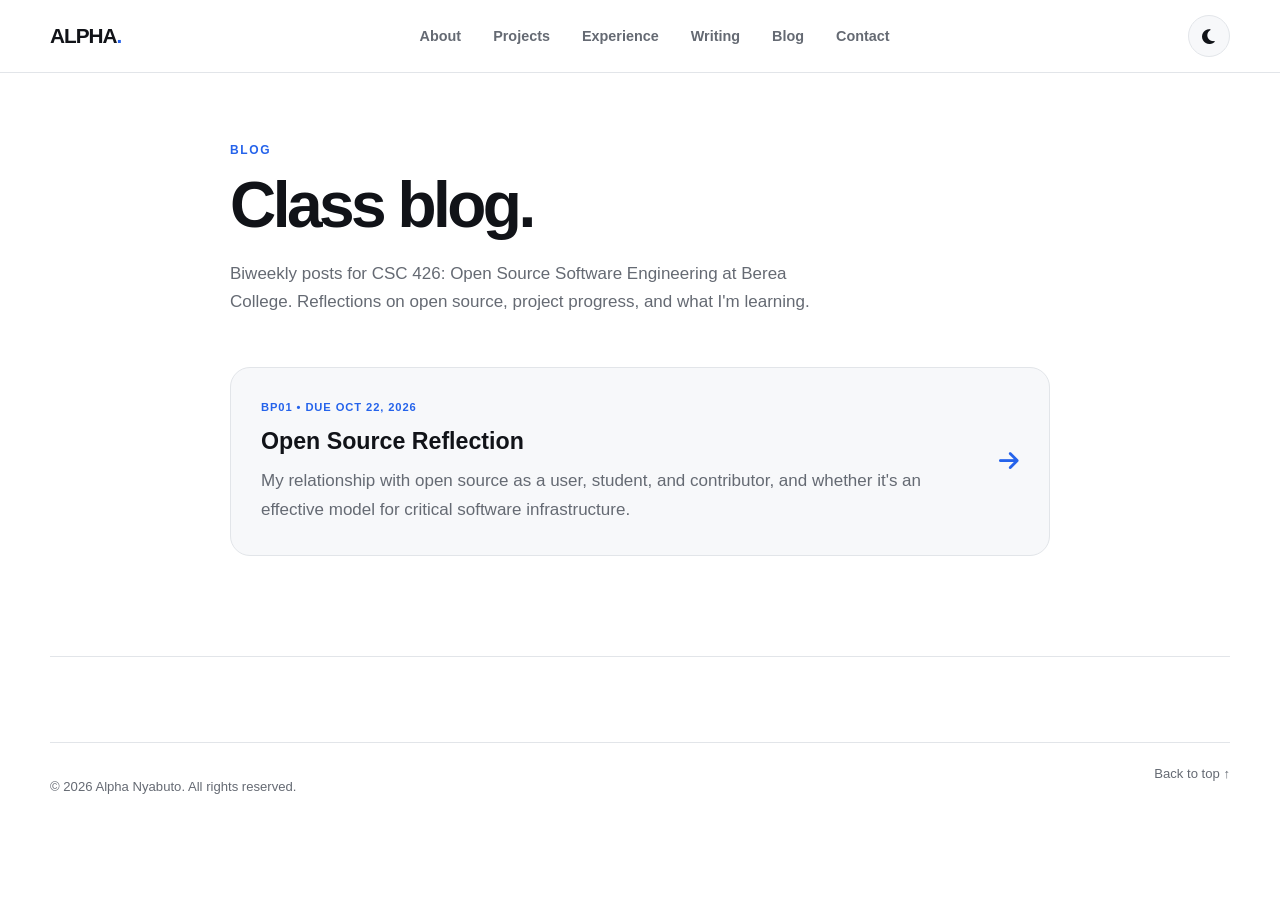
==== blog/index.html @ 5e95324a "Add blog section for class posts" ====
<!DOCTYPE html>
<html lang="en">
<head>
  <meta charset="UTF-8">
  <meta name="viewport" content="width=device-width, initial-scale=1.0">
  <meta name="description" content="Class blog by Alpha Nyabuto for CSC 426: Open Source Software Engineering.">
  <title>Blog | Alpha Nyabuto</title>
  <link rel="stylesheet" href="../style.css">
  <link rel="stylesheet" href="https://cdnjs.cloudflare.com/ajax/libs/font-awesome/6.5.2/css/all.min.css">
</head>
<body>

  <nav class="navbar">
    <div class="nav-container">
      <a href="../index.html#home" class="logo">ALPHA<span>.</span></a>
      <div class="nav-links">
        <a href="../index.html#about">About</a>
        <a href="../index.html#projects">Projects</a>
        <a href="../index.html#experience">Experience</a>
        <a href="../index.html#writing">Writing</a>
        <a href="index.html" class="current">Blog</a>
        <a href="../index.html#contact">Contact</a>
      </div>
      <button id="theme-toggle" aria-label="Toggle dark mode"><i class="fa-solid fa-moon"></i></button>
    </div>
  </nav>

  <main class="blog-page" id="top">

    <header class="blog-header">
      <p class="section-label">BLOG</p>
      <h1 class="section-title">Class blog.</h1>
      <p class="blog-intro">
        Biweekly posts for CSC 426: Open Source Software Engineering at
        Berea College. Reflections on open source, project progress, and
        what I'm learning.
      </p>
    </header>

    <!-- New posts go at the TOP of this list. Copy a <a class="blog-card"> block. -->
    <div class="blog-list">

      <a href="bp01-open-source-reflection.html" class="blog-card">
        <div>
          <p class="blog-meta">BP01 &bull; DUE OCT 22, 2026</p>
          <h2>Open Source Reflection</h2>
          <span>
            My relationship with open source as a user, student, and
            contributor, and whether it's an effective model for critical
            software infrastructure.
          </span>
        </div>
        <i class="fa-solid fa-arrow-right"></i>
      </a>

    </div>

  </main>

  <footer>
    <div class="footer-bottom">
      <p>&copy; 2026 Alpha Nyabuto. All rights reserved.</p>
      <a href="#top">Back to top &uarr;</a>
    </div>
  </footer>

  <script src="../script.js"></script>
</body>
</html>
---- style.css ----
/* =========================================================
   ALPHA NYABUTO — PORTFOLIO
========================================================= */

:root {
  --bg: #ffffff;
  --surface: #f7f8fa;
  --surface-2: #eef1f5;

  --text: #111318;
  --muted: #656a73;
  --border: #e2e5e9;

  --accent: #2563eb;
  --accent-hover: #1d4ed8;

  --nav-bg: rgba(255, 255, 255, 0.9);

  --shadow: 0 20px 60px rgba(0, 0, 0, 0.08);

  --radius: 20px;
}


/* =========================================================
   DARK MODE
========================================================= */

body.dark {
  --bg: #0b0d10;
  --surface: #13161b;
  --surface-2: #1a1e24;

  --text: #f5f6f7;
  --muted: #a6abb4;
  --border: #292d34;

  --accent: #60a5fa;
  --accent-hover: #93c5fd;

  --nav-bg: rgba(11, 13, 16, 0.9);

  --shadow: 0 20px 60px rgba(0, 0, 0, 0.35);
}


/* =========================================================
   RESET
========================================================= */

* {
  box-sizing: border-box;
}

html {
  scroll-behavior: smooth;
}

body {
  margin: 0;
  padding: 0;

  width: 100%;
  min-height: 100vh;

  background: var(--bg);
  color: var(--text);

  font-family:
    -apple-system,
    BlinkMacSystemFont,
    "Segoe UI",
    Helvetica,
    Arial,
    sans-serif;

  font-size: 17px;
  line-height: 1.7;

  overflow-x: hidden;

  transition:
    background 0.3s ease,
    color 0.3s ease;
}

a {
  color: inherit;
  text-decoration: none;
}

img {
  display: block;
  max-width: 100%;
}

button {
  font: inherit;
}


/* =========================================================
   NAVIGATION
========================================================= */

.navbar {
  position: fixed;

  top: 0;
  left: 0;
  right: 0;

  width: 100%;

  z-index: 9999;

  background: var(--nav-bg);

  border-bottom: 1px solid var(--border);

  backdrop-filter: blur(18px);
  -webkit-backdrop-filter: blur(18px);
}

.nav-container {
  width: min(1180px, calc(100% - 48px));

  margin: 0 auto;

  min-height: 72px;

  display: flex;
  align-items: center;
  justify-content: space-between;

  gap: 30px;
}

.logo {
  font-size: 1.3rem;
  font-weight: 900;

  letter-spacing: -0.05em;
}

.logo span {
  color: var(--accent);
}

.nav-links {
  display: flex;
  align-items: center;

  gap: 32px;
}

.nav-links a {
  position: relative;

  color: var(--muted);

  font-size: 0.9rem;
  font-weight: 600;
}

.nav-links a::after {
  content: "";

  position: absolute;

  left: 0;
  bottom: -7px;

  width: 0;
  height: 2px;

  background: var(--accent);

  transition: width 0.25s ease;
}

.nav-links a:hover,
.nav-links a.current {
  color: var(--text);
}

.nav-links a:hover::after,
.nav-links a.current::after {
  width: 100%;
}


/* =========================================================
   THEME BUTTON
========================================================= */

#theme-toggle {
  width: 42px;
  height: 42px;

  flex-shrink: 0;

  border-radius: 50%;

  border: 1px solid var(--border);

  background: var(--surface);
  color: var(--text);

  cursor: pointer;

  display: flex;
  align-items: center;
  justify-content: center;

  transition:
    transform 0.2s ease,
    border-color 0.2s ease,
    background 0.2s ease;
}

#theme-toggle:hover {
  transform: rotate(12deg);

  border-color: var(--accent);
}


/* =========================================================
   HERO
========================================================= */

.hero {
  width: min(1180px, calc(100% - 48px));

  min-height: 100vh;

  margin: 0 auto;

  padding: 130px 0 80px;

  display: flex;
  align-items: center;
}

.hero-content {
  width: 100%;

  display: grid;

  grid-template-columns:
    minmax(0, 1.15fr)
    minmax(330px, 0.85fr);

  gap: 80px;

  align-items: center;
}

.hero-text {
  min-width: 0;
}


/* =========================================================
   SMALL LABELS
========================================================= */

.eyebrow,
.section-label,
.project-type,
.company {
  margin-top: 0;

  color: var(--accent);

  font-size: 0.75rem;
  font-weight: 800;

  letter-spacing: 0.14em;

  text-transform: uppercase;
}


/* =========================================================
   HERO TYPOGRAPHY
========================================================= */

.hero h1 {
  max-width: 720px;

  margin: 10px 0 24px;

  font-size: clamp(4rem, 7vw, 6.5rem);

  line-height: 0.92;

  letter-spacing: -0.07em;
}

.hero h1 span {
  display: block;

  color: var(--muted);

  font-weight: 500;
}

.hero h2 {
  margin: 0 0 20px;

  font-size: clamp(1.5rem, 3vw, 2.4rem);

  line-height: 1.2;

  letter-spacing: -0.04em;
}

.hero h2 span {
  color: var(--accent);
}

.hero-description {
  max-width: 640px;

  margin: 0 0 30px;

  color: var(--muted);

  font-size: 1.05rem;
}


/* =========================================================
   HERO BUTTONS
========================================================= */

.hero-buttons {
  display: flex;
  flex-wrap: wrap;

  gap: 12px;

  margin-bottom: 28px;
}

.btn {
  min-height: 50px;

  padding: 0 21px;

  border-radius: 10px;

  display: inline-flex;
  align-items: center;
  justify-content: center;

  gap: 9px;

  font-size: 0.9rem;
  font-weight: 700;

  transition:
    transform 0.2s ease,
    background 0.2s ease,
    border-color 0.2s ease;
}

.primary-btn {
  background: var(--accent);
  color: #ffffff;
}

.primary-btn:hover {
  background: var(--accent-hover);

  transform: translateY(-3px);
}

.secondary-btn {
  background: var(--surface);
  color: var(--text);

  border: 1px solid var(--border);
}

.secondary-btn:hover {
  border-color: var(--accent);

  transform: translateY(-3px);
}


/* =========================================================
   HERO SOCIALS
========================================================= */

.hero-socials {
  display: flex;
  align-items: center;

  gap: 18px;
}

.hero-socials a {
  color: var(--muted);

  font-size: 1.25rem;

  transition:
    color 0.2s ease,
    transform 0.2s ease;
}

.hero-socials a:hover {
  color: var(--accent);

  transform: translateY(-3px);
}


/* =========================================================
   HERO PROFILE PHOTO
========================================================= */

.hero-image {
  display: flex;
  justify-content: center;
  align-items: center;
}

.profile-card {
  position: relative;

  width: min(100%, 400px);

  aspect-ratio: 4 / 5;

  overflow: hidden;

  border-radius: 32px;

  border: 1px solid var(--border);

  background: var(--surface);

  box-shadow: 0 30px 70px rgba(0, 0, 0, 0.16);

  transform: rotate(2deg);

  transition:
    transform 0.4s ease,
    box-shadow 0.4s ease;
}

.profile-photo {
  position: absolute;

  inset: 0;

  width: 100%;
  height: 100%;

  object-fit: cover;
  object-position: center center;

  transition: transform 0.6s ease;
}

.profile-overlay {
  position: absolute;

  inset: 0;

  z-index: 1;

  background:
    linear-gradient(
      to bottom,
      rgba(0, 0, 0, 0) 35%,
      rgba(0, 0, 0, 0.08) 52%,
      rgba(0, 0, 0, 0.82) 100%
    );
}

.profile-card-content {
  position: absolute;

  left: 0;
  right: 0;
  bottom: 0;

  z-index: 2;

  padding: 30px;

  display: flex;
  flex-direction: column;

  align-items: flex-start;
  justify-content: flex-end;
}

.code-icon {
  width: 54px;
  height: 54px;

  margin-bottom: 14px;

  border-radius: 14px;

  background: var(--accent);

  color: #ffffff;

  display: flex;
  align-items: center;
  justify-content: center;

  font-size: 1.5rem;

  box-shadow:
    0 10px 30px rgba(37, 99, 235, 0.4);
}

.profile-card-content p {
  margin: 0;

  color: #ffffff;

  font-size: 0.9rem;
  font-weight: 700;
}

.profile-card:hover {
  transform:
    rotate(0deg)
    translateY(-8px);

  box-shadow:
    0 35px 90px rgba(0, 0, 0, 0.22);
}

.profile-card:hover .profile-photo {
  transform: scale(1.045);
}


/* =========================================================
   GENERAL SECTIONS
========================================================= */

.section {
  width: min(1180px, calc(100% - 48px));

  margin: 0 auto;

  padding: 110px 0;

  border-top: 1px solid var(--border);
}

.section-title {
  margin: 10px 0 45px;

  font-size: clamp(2.5rem, 5vw, 4rem);

  line-height: 1.05;

  letter-spacing: -0.055em;
}

.section-heading {
  margin-bottom: 45px;

  display: flex;

  justify-content: space-between;
  align-items: end;

  gap: 40px;
}

.section-heading .section-title {
  margin-bottom: 0;
}

.section-heading > p {
  max-width: 430px;

  margin-bottom: 0;

  color: var(--muted);
}


/* =========================================================
   ABOUT
========================================================= */

.about-grid {
  margin-top: 25px;

  display: grid;

  grid-template-columns: 1fr 1fr;

  gap: 80px;
}

.about-grid h2 {
  margin: 0;

  font-size: clamp(2.6rem, 5vw, 4.5rem);

  line-height: 1.03;

  letter-spacing: -0.06em;
}

.about-grid h2 span {
  display: block;

  color: var(--accent);
}

.about-content p {
  margin-top: 0;
  margin-bottom: 20px;

  color: var(--muted);

  font-size: 1.04rem;
}


/* =========================================================
   SKILLS
========================================================= */

.skills-section {
  text-align: center;
}

.skill-container {
  max-width: 950px;

  margin: 0 auto;

  display: flex;
  flex-wrap: wrap;

  justify-content: center;

  gap: 12px;
}

.skill-container span {
  padding: 10px 17px;

  background: var(--surface);

  border: 1px solid var(--border);

  border-radius: 999px;

  font-size: 0.9rem;
  font-weight: 650;

  transition:
    transform 0.2s ease,
    border-color 0.2s ease;
}

.skill-container span:hover {
  transform: translateY(-4px);

  border-color: var(--accent);
}

.skill-container i {
  margin-right: 5px;
}


/* =========================================================
   PROJECTS
========================================================= */

.project-grid {
  display: grid;

  grid-template-columns:
    repeat(2, minmax(0, 1fr));

  gap: 26px;
}

.project-card {
  overflow: hidden;

  background: var(--surface);

  border: 1px solid var(--border);

  border-radius: var(--radius);

  transition:
    transform 0.3s ease,
    box-shadow 0.3s ease,
    border-color 0.3s ease;
}

.project-card:hover {
  transform: translateY(-8px);

  border-color: var(--accent);

  box-shadow: var(--shadow);
}

.project-image {
  position: relative;

  height: 270px;

  overflow: hidden;

  background:
    linear-gradient(
      135deg,
      var(--surface-2),
      var(--surface)
    );

  display: flex;
  align-items: center;
  justify-content: center;
}

.project-image i {
  color: var(--accent);

  font-size: 5rem;

  transition: transform 0.3s ease;
}

.project-card:hover .project-image i {
  transform:
    scale(1.12)
    rotate(-4deg);
}

.project-number {
  position: absolute;

  top: 18px;
  left: 20px;

  color: var(--muted);

  font-size: 0.75rem;
  font-weight: 800;
}

.project-info {
  padding: 28px;
}

.project-info h3 {
  margin: 6px 0 12px;

  font-size: 1.5rem;

  line-height: 1.25;

  letter-spacing: -0.03em;
}

.project-info > p:not(.project-type) {
  color: var(--muted);
}

.project-tags {
  margin-top: 20px;

  display: flex;
  flex-wrap: wrap;

  gap: 8px;
}

.project-tags span {
  padding: 5px 10px;

  border-radius: 6px;

  background: var(--surface-2);

  color: var(--muted);

  font-size: 0.75rem;
  font-weight: 650;
}

.project-card:nth-child(3) {
  grid-column: 1 / -1;
}


/* =========================================================
   EXPERIENCE — CAREER ROADMAP
========================================================= */

.experience-section {
  position: relative;
}

.experience-heading {
  max-width: 700px;

  margin-bottom: 75px;
}

.experience-heading .section-title {
  margin-bottom: 20px;
}

.experience-intro {
  max-width: 620px;

  margin: 0;

  color: var(--muted);

  font-size: 1.05rem;
}


/* =========================================================
   ROADMAP CONTAINER
========================================================= */

.career-roadmap {
  position: relative;

  max-width: 1080px;

  margin: 0 auto;

  padding: 35px 0 20px;
}


/* =========================================================
   CENTER ROAD
========================================================= */

.road-line {
  position: absolute;

  top: 0;
  bottom: 135px;

  left: 50%;

  width: 6px;

  transform: translateX(-50%);

  border-radius: 999px;

  background:
    linear-gradient(
      to bottom,
      var(--accent) 0%,
      var(--accent) 80%,
      rgba(37, 99, 235, 0.18) 100%
    );

  box-shadow:
    0 0 25px rgba(37, 99, 235, 0.12);
}


/* road center dashes */

.road-line::after {
  content: "";

  position: absolute;

  top: 12px;
  bottom: 12px;

  left: 50%;

  width: 2px;

  transform: translateX(-50%);

  background:
    repeating-linear-gradient(
      to bottom,
      rgba(255, 255, 255, 0.8) 0,
      rgba(255, 255, 255, 0.8) 9px,
      transparent 9px,
      transparent 20px
    );
}


/* =========================================================
   ROADMAP STOPS
========================================================= */

.roadmap-stop {
  position: relative;

  width: 50%;

  margin-bottom: 90px;
}

.roadmap-left {
  margin-right: auto;

  padding-right: 72px;
}

.roadmap-right {
  margin-left: auto;

  padding-left: 72px;
}


/* =========================================================
   ROAD MARKERS
========================================================= */

.road-marker {
  position: absolute;

  top: 35px;

  z-index: 5;

  width: 58px;
  height: 58px;

  display: flex;
  align-items: center;
  justify-content: center;

  border-radius: 50%;

  background: var(--accent);

  color: #ffffff;

  border: 7px solid var(--bg);

  box-shadow:
    0 0 0 2px var(--accent),
    0 12px 30px rgba(37, 99, 235, 0.25);

  transition:
    transform 0.25s ease,
    box-shadow 0.25s ease;
}

.road-marker span {
  font-size: 0.72rem;

  font-weight: 900;

  letter-spacing: 0.03em;
}

.roadmap-left .road-marker {
  right: -29px;
}

.roadmap-right .road-marker {
  left: -29px;
}

.roadmap-stop:hover .road-marker {
  transform: scale(1.08);

  box-shadow:
    0 0 0 2px var(--accent),
    0 15px 40px rgba(37, 99, 235, 0.35);
}


/* =========================================================
   ROAD → CARD CONNECTORS
========================================================= */

.roadmap-stop::after {
  content: "";

  position: absolute;

  top: 63px;

  width: 46px;
  height: 2px;

  background: var(--accent);

  opacity: 0.45;
}

.roadmap-left::after {
  right: 26px;
}

.roadmap-right::after {
  left: 26px;
}


/* =========================================================
   EXPERIENCE CARDS
========================================================= */

.experience-card {
  position: relative;

  padding: 30px;

  overflow: hidden;

  background: var(--surface);

  border: 1px solid var(--border);

  border-radius: 22px;

  box-shadow:
    0 15px 45px rgba(0, 0, 0, 0.05);

  transition:
    transform 0.3s ease,
    border-color 0.3s ease,
    box-shadow 0.3s ease;
}


/* subtle blue accent */

.experience-card::before {
  content: "";

  position: absolute;

  top: 0;
  left: 0;

  width: 100%;
  height: 4px;

  background: var(--accent);

  transform: scaleX(0);

  transform-origin: left;

  transition: transform 0.35s ease;
}

.experience-card:hover {
  transform: translateY(-7px);

  border-color: var(--accent);

  box-shadow:
    0 25px 60px rgba(0, 0, 0, 0.1);
}

.experience-card:hover::before {
  transform: scaleX(1);
}


/* =========================================================
   EXPERIENCE CARD HEADER
========================================================= */

.experience-card-top {
  display: flex;

  justify-content: space-between;
  align-items: flex-start;

  gap: 20px;
}

.experience-card h3 {
  margin: 5px 0 8px;

  font-size: 1.45rem;

  line-height: 1.25;

  letter-spacing: -0.03em;
}

.experience-card .company {
  margin-bottom: 3px;
}


/* =========================================================
   EXPERIENCE ICON
========================================================= */

.experience-icon {
  width: 50px;
  height: 50px;

  flex-shrink: 0;

  display: flex;
  align-items: center;
  justify-content: center;

  border-radius: 14px;

  background:
    rgba(37, 99, 235, 0.1);

  color: var(--accent);

  font-size: 1.15rem;

  transition:
    transform 0.25s ease,
    background 0.25s ease,
    color 0.25s ease;
}

.experience-card:hover .experience-icon {
  transform: rotate(-5deg) scale(1.07);

  background: var(--accent);

  color: #ffffff;
}


/* =========================================================
   EXPERIENCE TEXT
========================================================= */

.position-subtitle {
  margin: 8px 0 16px;

  color: var(--text);

  font-size: 0.9rem;

  font-weight: 650;
}

.experience-description {
  margin: 0;

  color: var(--muted);

  font-size: 0.92rem;

  line-height: 1.7;
}


/* =========================================================
   EXPERIENCE TAGS
========================================================= */

.experience-tags {
  display: flex;
  flex-wrap: wrap;

  gap: 7px;

  margin-top: 22px;
}

.experience-tags span {
  padding: 6px 11px;

  background: var(--surface-2);

  border: 1px solid var(--border);

  border-radius: 999px;

  color: var(--muted);

  font-size: 0.68rem;
  font-weight: 700;

  transition:
    color 0.2s ease,
    border-color 0.2s ease,
    transform 0.2s ease;
}

.experience-tags span:hover {
  color: var(--accent);

  border-color: var(--accent);

  transform: translateY(-2px);
}


/* =========================================================
   ROADMAP END
========================================================= */

.roadmap-end {
  position: relative;

  z-index: 4;

  width: 280px;

  margin: 5px auto 0;

  padding: 12px 15px 0;

  text-align: center;

  background: var(--bg);
}

.end-marker {
  width: 54px;
  height: 54px;

  margin: 0 auto 15px;

  display: flex;
  align-items: center;
  justify-content: center;

  border-radius: 50%;

  background: var(--accent);

  color: #ffffff;

  box-shadow:
    0 10px 30px rgba(37, 99, 235, 0.3);

  animation: roadmapBounce 2s ease-in-out infinite;
}

.roadmap-end p {
  margin: 0;

  color: var(--accent);

  font-size: 0.67rem;
  font-weight: 900;

  letter-spacing: 0.13em;
}

.roadmap-end h3 {
  margin: 5px 0 0;

  font-size: 1.5rem;

  letter-spacing: -0.04em;
}

@keyframes roadmapBounce {
  0%,
  100% {
    transform: translateY(0);
  }

  50% {
    transform: translateY(6px);
  }
}


/* =========================================================
   ENTREPRENEURSHIP / BEC
========================================================= */

.beyond-section {
  width: 100%;

  padding: 110px 24px;

  background: #111318;

  color: #ffffff;

  overflow: hidden;
}

.beyond-content {
  width: min(1180px, 100%);

  margin: 0 auto;

  display: grid;

  grid-template-columns:
    minmax(0, 1.35fr)
    minmax(300px, 0.65fr);

  align-items: center;

  gap: 80px;
}

.beyond-text {
  min-width: 0;
}

.beyond-text .section-label {
  color: #3b82f6;
}

.beyond-text h2 {
  max-width: 760px;

  margin: 10px 0 25px;

  color: #ffffff;

  font-size: clamp(3rem, 6vw, 5.5rem);

  line-height: 0.98;

  letter-spacing: -0.065em;
}

.beyond-description {
  max-width: 720px;

  margin: 0;

  color: #b7bac1;

  font-size: 1.08rem;

  line-height: 1.75;
}

.beyond-features {
  margin-top: 45px;

  display: flex;
  flex-wrap: wrap;

  gap: 30px;
}

.beyond-features div {
  display: flex;
  align-items: center;

  gap: 10px;

  color: #ffffff;

  font-weight: 700;
}

.beyond-features i {
  color: #3b82f6;

  font-size: 1.1rem;
}


/* =========================================================
   BEC LOGO
========================================================= */

.bec-logo-container {
  position: relative;

  min-height: 400px;

  display: flex;
  flex-direction: column;

  align-items: center;
  justify-content: center;

  text-align: center;
}

.bec-logo-container::before {
  content: "";

  position: absolute;

  width: 330px;
  height: 330px;

  border-radius: 50%;

  background:
    rgba(37, 99, 235, 0.12);

  filter: blur(90px);

  pointer-events: none;
}

.bec-logo {
  position: relative;

  z-index: 1;

  width: 100%;
  max-width: 370px;

  height: auto;

  object-fit: contain;

  mix-blend-mode: screen;

  filter:
    brightness(1.08)
    drop-shadow(
      0 20px 40px rgba(0, 0, 0, 0.35)
    );

  transition:
    transform 0.35s ease,
    filter 0.35s ease;
}

.bec-logo-container:hover .bec-logo {
  transform:
    scale(1.04)
    rotate(1deg);
}

.bec-logo-container p {
  position: relative;

  z-index: 1;

  margin: 15px 0 0;

  color: #8f949d;

  font-size: 0.75rem;
  font-weight: 700;

  letter-spacing: 0.1em;

  text-transform: uppercase;
}


/* =========================================================
   WRITING
========================================================= */

.writing-card {
  padding: 30px;

  background: var(--surface);

  border: 1px solid var(--border);

  border-radius: var(--radius);

  display: flex;

  justify-content: space-between;
  align-items: center;

  gap: 30px;

  transition:
    transform 0.2s ease,
    border-color 0.2s ease,
    box-shadow 0.2s ease;
}

.writing-card:hover {
  transform: translateY(-5px);

  border-color: var(--accent);

  box-shadow: var(--shadow);
}

.writing-card p {
  margin: 0;

  color: var(--accent);

  font-size: 0.7rem;
  font-weight: 800;

  letter-spacing: 0.08em;
}

.writing-card h3 {
  margin: 5px 0;

  font-size: 1.45rem;
}

.writing-card span {
  color: var(--muted);
}

.writing-card > i {
  flex-shrink: 0;

  color: var(--accent);

  font-size: 1.4rem;
}


/* =========================================================
   CONTACT / SOCIAL MEDIA
========================================================= */

.contact-section {
  width: min(1180px, calc(100% - 48px));

  margin: 0 auto;

  padding: 120px 0;

  border-top: 1px solid var(--border);
}

.contact-section > .section-label {
  text-align: center;
}

.contact-section > h2 {
  margin: 10px auto 20px;

  text-align: center;

  font-size: clamp(3rem, 7vw, 6rem);

  line-height: 0.95;

  letter-spacing: -0.065em;
}

.contact-intro {
  max-width: 650px;

  margin: 0 auto 55px;

  color: var(--muted);

  text-align: center;

  font-size: 1.05rem;
}


/* =========================================================
   SOCIAL GRID
========================================================= */

.social-grid {
  display: grid;

  grid-template-columns:
    repeat(2, minmax(0, 1fr));

  gap: 16px;

  max-width: 950px;

  margin: 0 auto;
}

.social-card {
  position: relative;

  min-height: 105px;

  padding: 22px;

  overflow: hidden;

  display: flex;
  align-items: center;

  gap: 18px;

  background: var(--surface);

  border: 1px solid var(--border);

  border-radius: 18px;

  transition:
    transform 0.25s ease,
    border-color 0.25s ease,
    box-shadow 0.25s ease;
}

.social-card:hover {
  transform: translateY(-5px);

  border-color: var(--accent);

  box-shadow: var(--shadow);
}


/* =========================================================
   SOCIAL ICONS
========================================================= */

.social-icon {
  width: 54px;
  height: 54px;

  flex-shrink: 0;

  display: flex;
  align-items: center;
  justify-content: center;

  border-radius: 14px;

  background: var(--surface-2);

  color: var(--text);

  font-size: 1.45rem;

  transition:
    transform 0.25s ease,
    background 0.25s ease,
    color 0.25s ease;
}

.social-card:hover .social-icon {
  transform: scale(1.08);
}

.youtube-icon {
  color: #ff0000;
}

.instagram-icon {
  color: #e1306c;
}

.tiktok-icon {
  color: var(--text);
}

.email-icon {
  color: var(--accent);
}


/* =========================================================
   SOCIAL INFORMATION
========================================================= */

.social-info {
  min-width: 0;

  display: flex;
  flex-direction: column;

  flex: 1;
}

.social-name {
  color: var(--text);

  font-size: 1.05rem;
  font-weight: 750;
}

.social-handle {
  margin-top: 2px;

  overflow: hidden;

  color: var(--muted);

  font-size: 0.85rem;

  text-overflow: ellipsis;

  white-space: nowrap;
}

.social-arrow {
  flex-shrink: 0;

  color: var(--muted);

  font-size: 0.85rem;

  transition:
    color 0.25s ease,
    transform 0.25s ease;
}

.social-card:hover .social-arrow {
  color: var(--accent);

  transform: translate(3px, -3px);
}


/* =========================================================
   CONTACT CTA
========================================================= */

.contact-cta {
  margin-top: 55px;

  text-align: center;
}

.contact-cta p {
  margin-bottom: 18px;

  color: var(--muted);
}


/* =========================================================
   FOOTER
========================================================= */

footer {
  width: min(1180px, calc(100% - 48px));

  margin: 0 auto;

  padding: 50px 0 30px;

  border-top: 1px solid var(--border);
}

.footer-content {
  display: flex;

  justify-content: space-between;
  align-items: center;

  gap: 30px;
}

.footer-content p {
  margin: 5px 0;

  color: var(--muted);
}

.footer-links {
  display: flex;
  flex-wrap: wrap;

  gap: 24px;
}

.footer-links a {
  color: var(--muted);

  transition: color 0.2s ease;
}

.footer-links a:hover {
  color: var(--accent);
}

.footer-bottom {
  margin-top: 35px;

  padding-top: 20px;

  border-top: 1px solid var(--border);

  display: flex;

  justify-content: space-between;

  gap: 20px;

  color: var(--muted);

  font-size: 0.82rem;
}


/* =========================================================
   SCROLL REVEAL
========================================================= */

.reveal {
  opacity: 1;

  transform: translateY(0);
}

.js-enabled .reveal {
  opacity: 0;

  transform: translateY(35px);

  transition:
    opacity 0.7s ease,
    transform 0.7s ease;
}

.js-enabled .reveal.active {
  opacity: 1;

  transform: translateY(0);
}


/* =========================================================
   TABLET
========================================================= */

@media (max-width: 900px) {

  .nav-links {
    display: none;
  }


  /* HERO */

  .hero {
    min-height: auto;

    padding-top: 130px;
    padding-bottom: 90px;
  }

  .hero-content {
    grid-template-columns: 1fr;

    gap: 65px;
  }

  .hero h1 {
    max-width: 600px;

    font-size:
      clamp(3.5rem, 12vw, 5.5rem);
  }

  .hero-image {
    justify-content: flex-start;
  }

  .profile-card {
    max-width: 370px;
  }


  /* ABOUT */

  .about-grid {
    grid-template-columns: 1fr;

    gap: 35px;
  }


  /* PROJECTS */

  .project-grid {
    grid-template-columns: 1fr;
  }

  .project-card:nth-child(3) {
    grid-column: auto;
  }

  .section-heading {
    display: block;
  }

  .section-heading > p {
    margin-top: 15px;
  }


  /* BEC */

  .beyond-content {
    grid-template-columns: 1fr;

    gap: 45px;
  }

  .bec-logo-container {
    min-height: auto;

    align-items: flex-start;

    text-align: left;
  }

  .bec-logo {
    max-width: 300px;
  }


  /* FOOTER */

  .footer-content {
    align-items: flex-start;

    flex-direction: column;
  }

}


/* =========================================================
   ROADMAP TABLET / MOBILE
========================================================= */

@media (max-width: 800px) {

  .experience-heading {
    margin-bottom: 50px;
  }

  .career-roadmap {
    padding-left: 35px;
  }


  /* move road to left */

  .road-line {
    left: 8px;

    transform: none;
  }


  /* every card sits to right of road */

  .roadmap-stop,
  .roadmap-left,
  .roadmap-right {
    width: 100%;

    margin-left: 0;
    margin-right: 0;

    padding-left: 48px;
    padding-right: 0;

    margin-bottom: 50px;
  }


  /* markers */

  .roadmap-left .road-marker,
  .roadmap-right .road-marker {
    left: -20px;
    right: auto;
  }


  /* connectors */

  .roadmap-left::after,
  .roadmap-right::after {
    left: 8px;
    right: auto;

    width: 40px;
  }

  .experience-card {
    padding: 25px;
  }


  /* roadmap ending */

  .roadmap-end {
    width: auto;

    margin-left: 0;

    padding-left: 48px;

    text-align: left;
  }

  .end-marker {
    margin-left: -19px;
  }

}


/* =========================================================
   MOBILE
========================================================= */

@media (max-width: 700px) {

  .contact-section {
    width: min(100% - 36px, 1180px);

    padding: 90px 0;
  }

  .social-grid {
    grid-template-columns: 1fr;
  }

  .social-card {
    min-height: 90px;

    padding: 18px;
  }

  .social-icon {
    width: 48px;
    height: 48px;

    font-size: 1.25rem;
  }

  .contact-cta .btn {
    width: 100%;
  }

}


@media (max-width: 600px) {

  body {
    font-size: 16px;
  }


  /* NAV */

  .nav-container {
    width: min(100% - 32px, 1180px);

    min-height: 64px;
  }


  /* MAIN WIDTH */

  .hero,
  .section,
  .contact-section,
  footer {
    width: min(100% - 36px, 1180px);
  }


  /* HERO */

  .hero {
    padding-top: 110px;
    padding-bottom: 75px;
  }

  .hero h1 {
    font-size:
      clamp(3rem, 16vw, 4rem);
  }

  .hero h2 {
    font-size: 1.5rem;
  }

  .hero-buttons {
    flex-direction: column;
  }

  .hero-buttons .btn {
    width: 100%;
  }

  .hero-image {
    justify-content: center;
  }

  .profile-card {
    width: 100%;

    max-width: 340px;

    border-radius: 25px;
  }

  .profile-card-content {
    padding: 24px;
  }

  .code-icon {
    width: 48px;
    height: 48px;

    font-size: 1.3rem;
  }


  /* GENERAL */

  .section {
    padding-top: 80px;
    padding-bottom: 80px;
  }

  .section-title {
    margin-bottom: 30px;
  }


  /* PROJECT */

  .project-image {
    height: 210px;
  }

  .project-info {
    padding: 22px;
  }


  /* BEC */

  .beyond-section {
    padding: 85px 18px;
  }

  .beyond-text h2 {
    font-size: 3.2rem;
  }

  .beyond-features {
    flex-direction: column;

    gap: 18px;
  }

  .bec-logo-container {
    align-items: center;

    text-align: center;

    padding-top: 20px;
  }

  .bec-logo {
    max-width: 260px;
  }


  /* WRITING */

  .writing-card {
    align-items: flex-start;
  }


  /* CONTACT */

  .contact-section {
    padding-top: 95px;
    padding-bottom: 95px;
  }


  /* FOOTER */

  .footer-bottom {
    flex-direction: column;

    gap: 4px;
  }

}


/* =========================================================
   SMALL MOBILE ROADMAP
========================================================= */

@media (max-width: 500px) {

  .career-roadmap {
    padding-left: 15px;
  }

  .roadmap-stop,
  .roadmap-left,
  .roadmap-right {
    padding-left: 40px;
  }

  .experience-card {
    padding: 20px;

    border-radius: 16px;
  }

  .experience-card-top {
    gap: 10px;
  }

  .experience-icon {
    width: 42px;
    height: 42px;

    font-size: 1rem;
  }

  .experience-card h3 {
    font-size: 1.2rem;
  }

  .experience-description {
    font-size: 0.88rem;
  }

  .road-marker {
    width: 48px;
    height: 48px;

    border-width: 6px;
  }

  .roadmap-left .road-marker,
  .roadmap-right .road-marker {
    left: -16px;
  }

  .roadmap-left::after,
  .roadmap-right::after {
    width: 33px;
  }

  .roadmap-end {
    padding-left: 40px;
  }

  .end-marker {
    margin-left: -16px;
  }

}


/* =========================================================
   ACCESSIBILITY / REDUCED MOTION
========================================================= */

@media (prefers-reduced-motion: reduce) {

  html {
    scroll-behavior: auto;
  }

  *,
  *::before,
  *::after {
    animation-duration: 0.01ms !important;

    animation-iteration-count: 1 !important;

    transition-duration: 0.01ms !important;
  }

  .js-enabled .reveal {
    opacity: 1;

    transform: none;
  }

}

/* =========================================================
   BLOG
========================================================= */

.blog-page {
  width: min(820px, calc(100% - 48px));

  margin: 0 auto;

  padding: 140px 0 100px;
}

.blog-intro {
  max-width: 600px;

  margin: 0 0 50px;

  color: var(--muted);
}

.blog-header .section-title {
  margin-bottom: 20px;
}

.blog-list {
  display: grid;

  gap: 20px;
}

.blog-card {
  padding: 30px;

  background: var(--surface);

  border: 1px solid var(--border);

  border-radius: var(--radius);

  display: flex;

  justify-content: space-between;
  align-items: center;

  gap: 30px;

  transition:
    transform 0.2s ease,
    border-color 0.2s ease,
    box-shadow 0.2s ease;
}

.blog-card:hover {
  transform: translateY(-5px);

  border-color: var(--accent);

  box-shadow: var(--shadow);
}

.blog-card h2 {
  margin: 5px 0;

  font-size: 1.45rem;
}

.blog-card span {
  color: var(--muted);
}

.blog-card > i {
  flex-shrink: 0;

  color: var(--accent);

  font-size: 1.4rem;
}

.blog-meta {
  margin: 0;

  color: var(--accent);

  font-size: 0.7rem;
  font-weight: 800;

  letter-spacing: 0.08em;
}

.blog-back {
  display: inline-block;

  margin-bottom: 30px;

  color: var(--muted);

  font-size: 0.9rem;
  font-weight: 600;
}

.blog-back:hover {
  color: var(--accent);
}

.blog-post-header h1 {
  margin: 10px 0 40px;

  font-size: clamp(2.2rem, 5vw, 3.4rem);

  line-height: 1.1;

  letter-spacing: -0.045em;
}

.blog-post-body h2 {
  margin: 48px 0 12px;

  font-size: 1.6rem;

  letter-spacing: -0.03em;
}

.blog-post-body p {
  margin: 0 0 1.2em;
}

@media (max-width: 700px) {

  .blog-page {
    padding-top: 110px;
  }

  .blog-card {
    padding: 22px;
  }

}
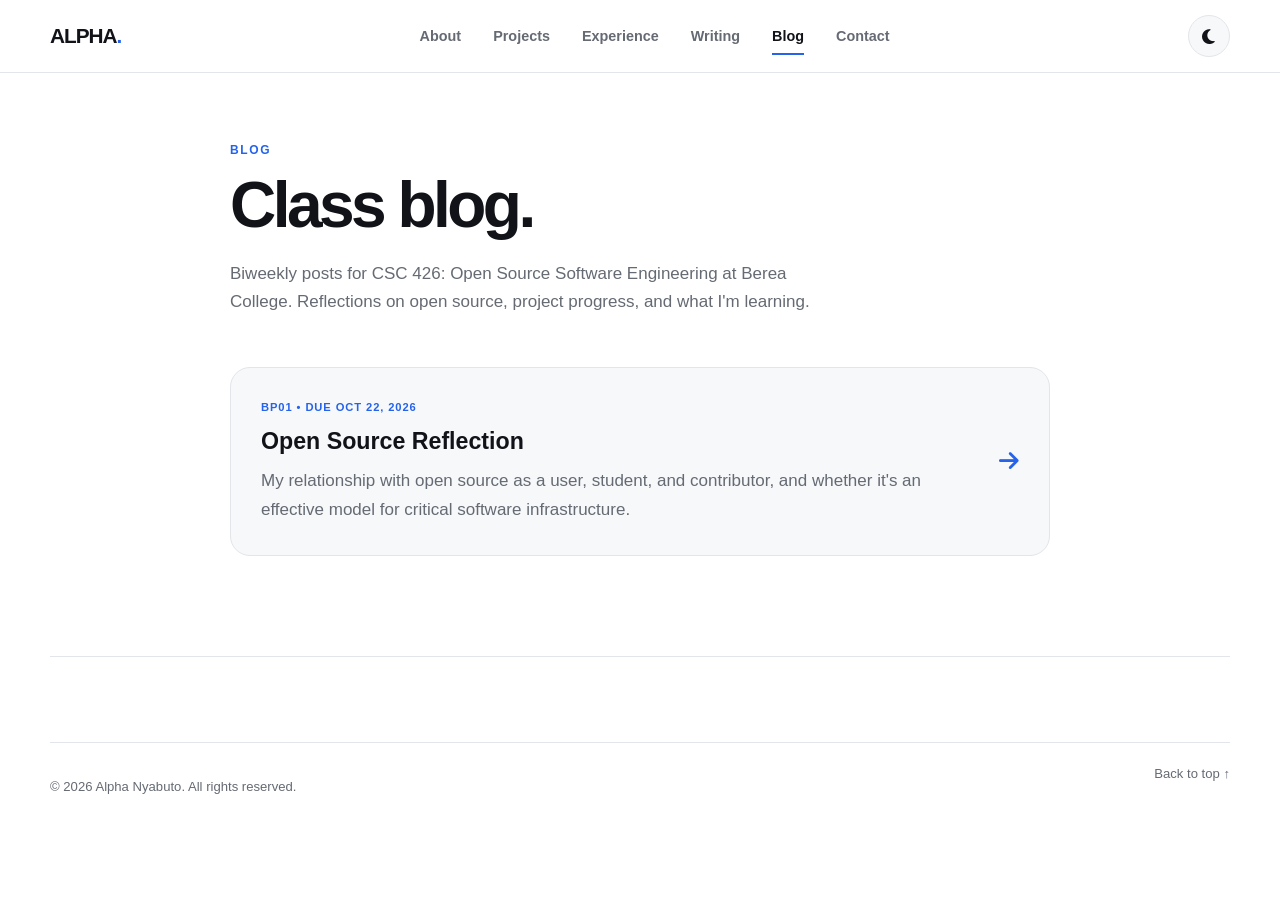
==== commit 64fa4d1f: "Fix blog stylesheet caching and nav highlight on blog pages" ====
--- a/blog/index.html
+++ b/blog/index.html
@@ -5,7 +5,7 @@
   <meta name="viewport" content="width=device-width, initial-scale=1.0">
   <meta name="description" content="Class blog by Alpha Nyabuto for CSC 426: Open Source Software Engineering.">
   <title>Blog | Alpha Nyabuto</title>
-  <link rel="stylesheet" href="../style.css">
+  <link rel="stylesheet" href="../style.css?v=2">
   <link rel="stylesheet" href="https://cdnjs.cloudflare.com/ajax/libs/font-awesome/6.5.2/css/all.min.css">
 </head>
 <body>
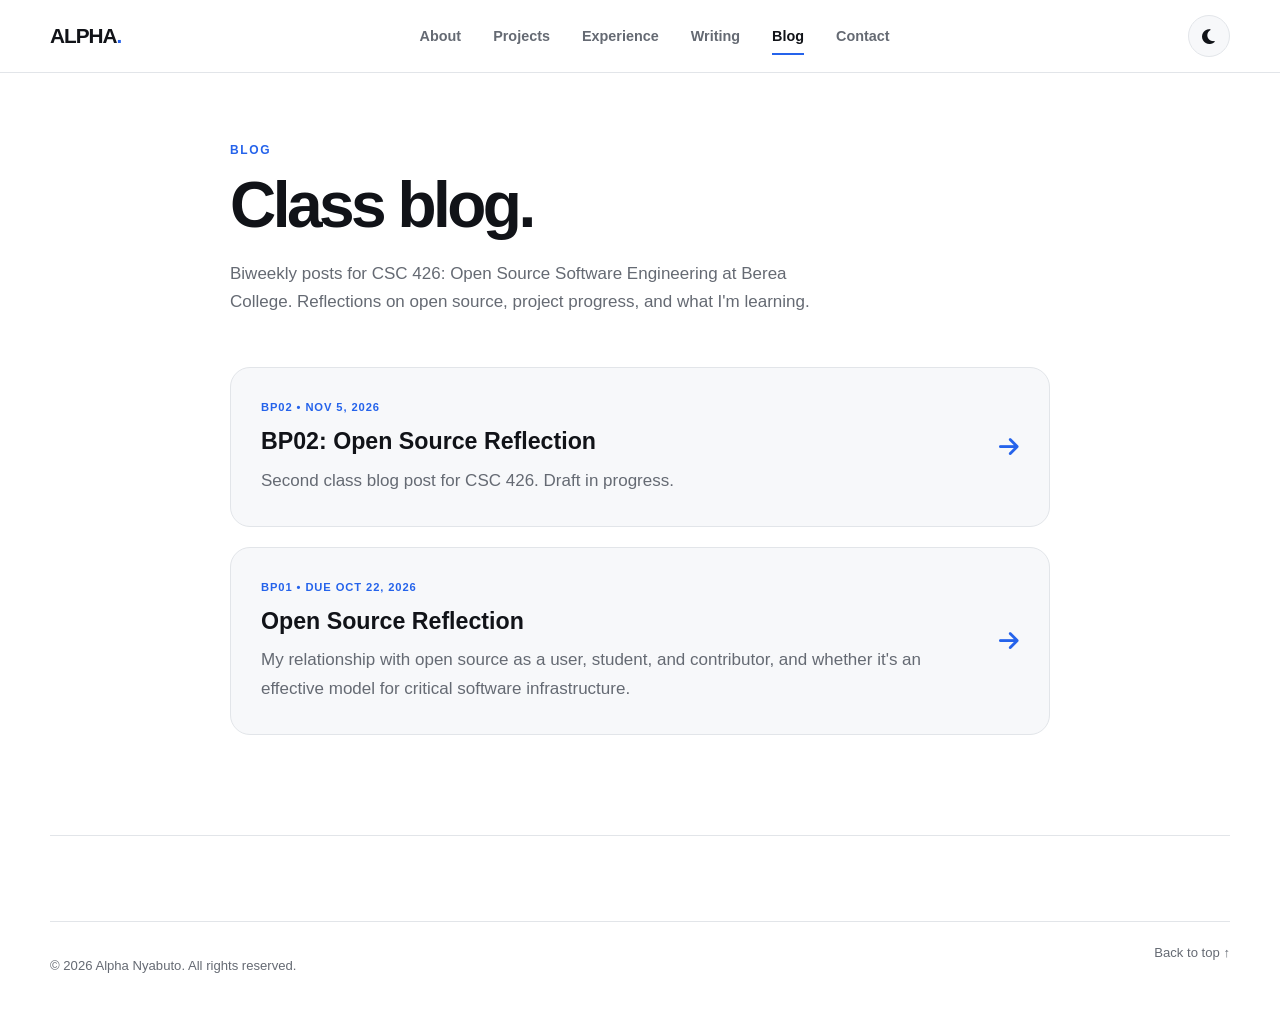
==== commit 74bb36f6: "Add BP02 blog page" ====
--- a/blog/index.html
+++ b/blog/index.html
@@ -40,6 +40,15 @@
     <!-- New posts go at the TOP of this list. Copy a <a class="blog-card"> block. -->
     <div class="blog-list">
 
+      <a href="bp02.html" class="blog-card">
+        <div>
+          <p class="blog-meta">BP02 &bull; NOV 5, 2026</p>
+          <h2>BP02: Open Source Reflection</h2>
+          <span>Second class blog post for CSC 426. Draft in progress.</span>
+        </div>
+        <i class="fa-solid fa-arrow-right"></i>
+      </a>
+
       <a href="bp01-open-source-reflection.html" class="blog-card">
         <div>
           <p class="blog-meta">BP01 &bull; DUE OCT 22, 2026</p>
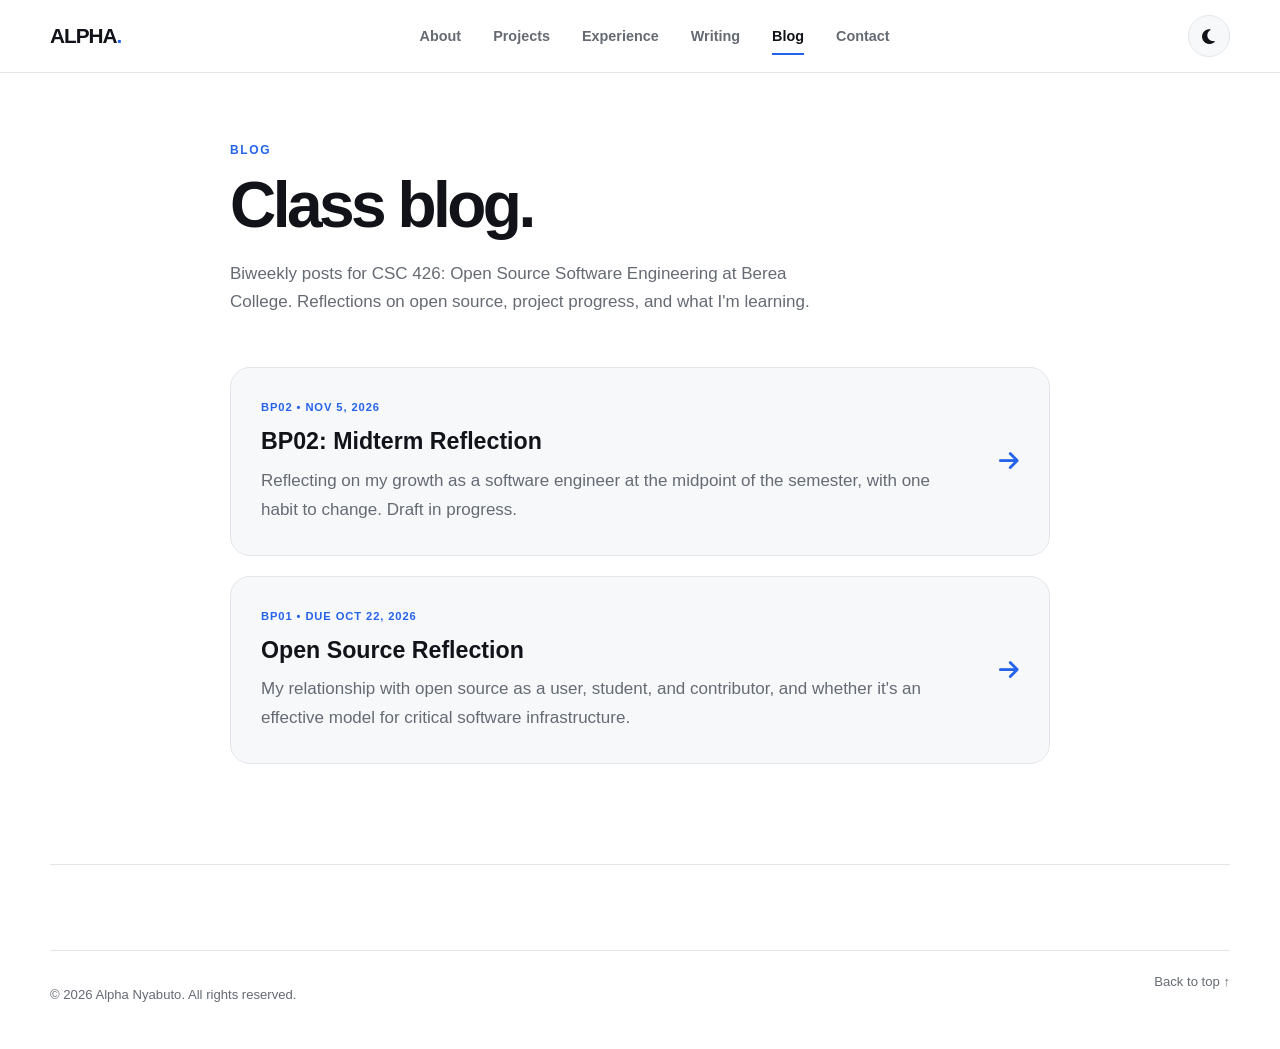
==== commit 7efa3ae1: "Update BP02 page for midterm reflection prompt" ====
--- a/blog/index.html
+++ b/blog/index.html
@@ -43,8 +43,8 @@
       <a href="bp02.html" class="blog-card">
         <div>
           <p class="blog-meta">BP02 &bull; NOV 5, 2026</p>
-          <h2>BP02: Open Source Reflection</h2>
-          <span>Second class blog post for CSC 426. Draft in progress.</span>
+          <h2>BP02: Midterm Reflection</h2>
+          <span>Reflecting on my growth as a software engineer at the midpoint of the semester, with one habit to change. Draft in progress.</span>
         </div>
         <i class="fa-solid fa-arrow-right"></i>
       </a>
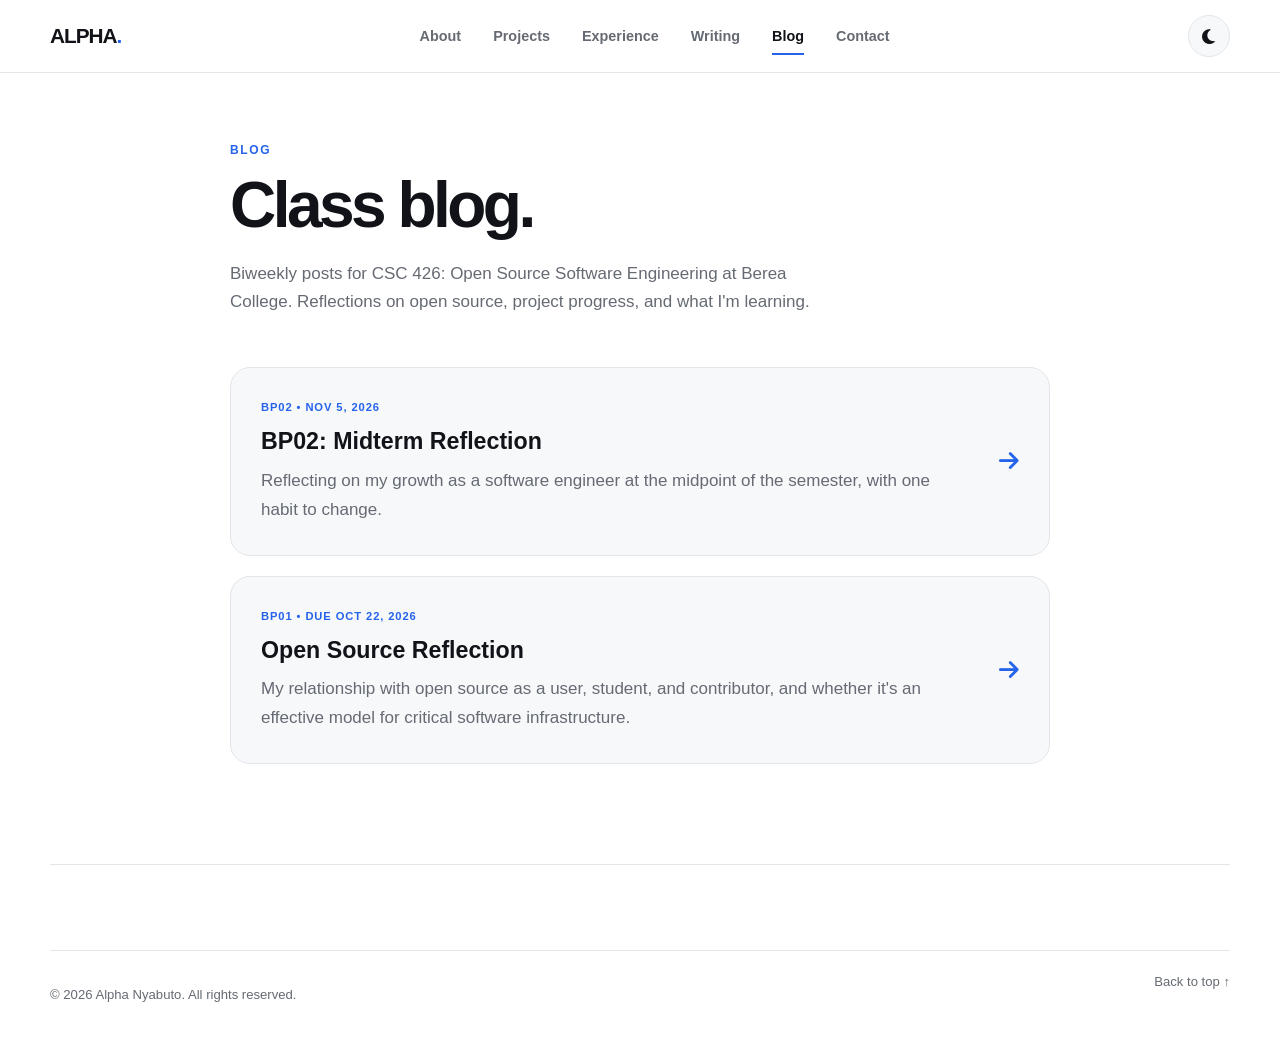
==== commit 7d79b53c: "Publish BP02 midterm reflection" ====
--- a/blog/index.html
+++ b/blog/index.html
@@ -44,7 +44,7 @@
         <div>
           <p class="blog-meta">BP02 &bull; NOV 5, 2026</p>
           <h2>BP02: Midterm Reflection</h2>
-          <span>Reflecting on my growth as a software engineer at the midpoint of the semester, with one habit to change. Draft in progress.</span>
+          <span>Reflecting on my growth as a software engineer at the midpoint of the semester, with one habit to change.</span>
         </div>
         <i class="fa-solid fa-arrow-right"></i>
       </a>
